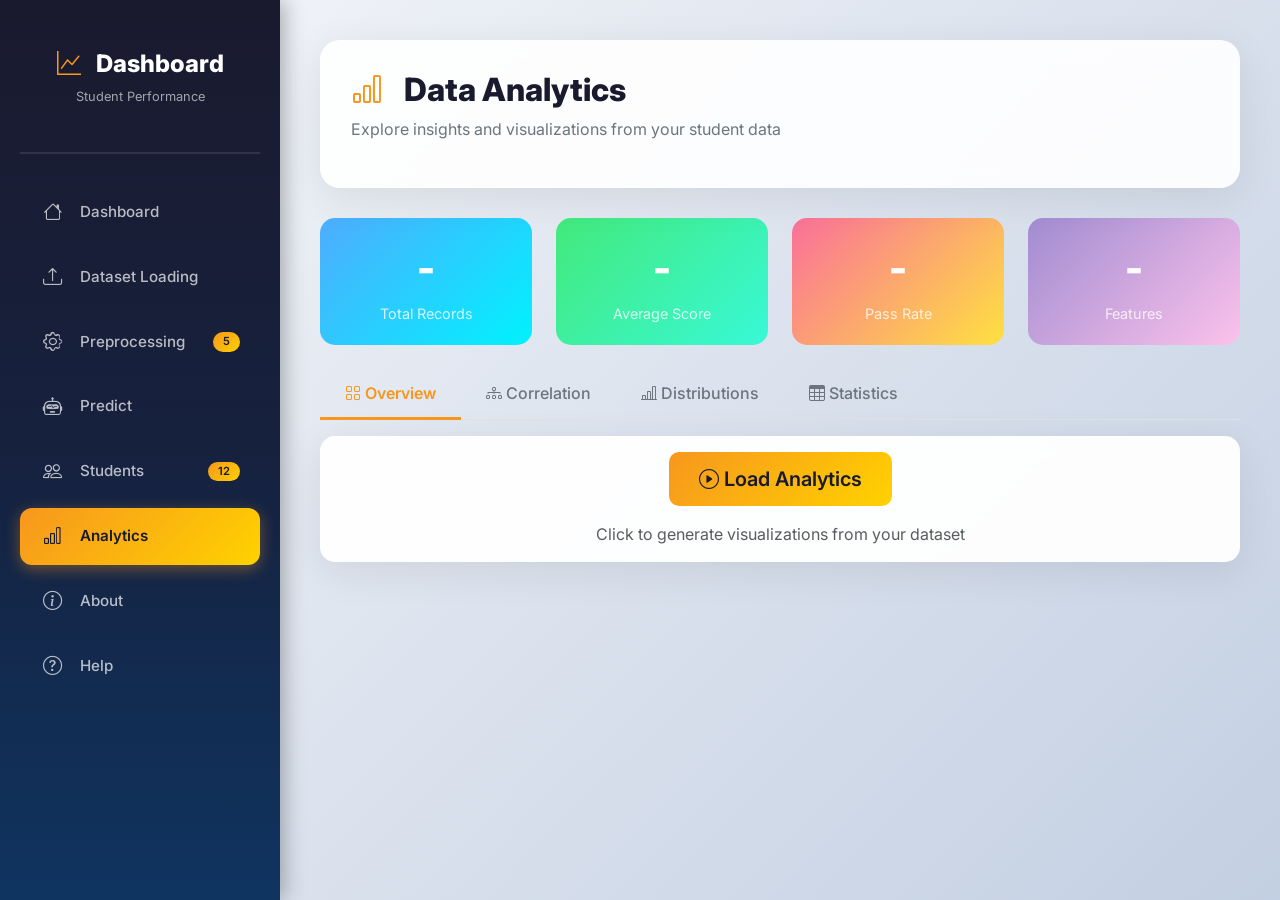
==== Templates/analytics.html @ e1ae815d "created new directories" ====
<!DOCTYPE html>
<html lang="en">
<head>
    <meta charset="UTF-8">
    <meta name="viewport" content="width=device-width, initial-scale=1.0">
    <title>Analytics - Student Performance Dashboard</title>
    <link href="https://cdn.jsdelivr.net/npm/bootstrap@5.1.3/dist/css/bootstrap.min.css" rel="stylesheet">
    <link rel="stylesheet" href="https://cdn.jsdelivr.net/npm/bootstrap-icons@1.8.1/font/bootstrap-icons.css">
    <link href="https://fonts.googleapis.com/css2?family=Inter:wght@300;400;500;600;700;800&display=swap" rel="stylesheet">
    <style>
        * { margin: 0; padding: 0; box-sizing: border-box; font-family: 'Inter', sans-serif; }
        body { background: linear-gradient(135deg, #f5f7fa 0%, #c3cfe2 100%); min-height: 100vh; display: flex; }

        .sidebar { width: 280px; height: 100vh; background: linear-gradient(180deg, #1a1a2e 0%, #16213e 50%, #0f3460 100%); padding: 30px 20px; position: fixed; left: 0; top: 0; overflow-y: auto; box-shadow: 4px 0 20px rgba(0,0,0,0.3); z-index: 1000; }
        .sidebar::-webkit-scrollbar { width: 5px; }
        .sidebar::-webkit-scrollbar-track { background: rgba(255,255,255,0.1); }
        .sidebar::-webkit-scrollbar-thumb { background: linear-gradient(180deg, #f7971e, #ffd200); border-radius: 10px; }
        .sidebar-brand { text-align: center; padding: 20px 0 30px 0; border-bottom: 2px solid rgba(255,255,255,0.1); margin-bottom: 30px; }
        .sidebar-brand h2 { color: #fff; font-weight: 800; font-size: 1.5rem; }
        .sidebar-brand h2 i { color: #f7971e; margin-right: 10px; }
        .sidebar-brand p { color: rgba(255,255,255,0.6); font-size: 0.8rem; margin-top: 5px; }
        .sidebar-nav { list-style: none; padding: 0; }
        .sidebar-nav li { margin-bottom: 8px; }
        .sidebar-nav li a { display: flex; align-items: center; padding: 14px 20px; color: rgba(255,255,255,0.7); text-decoration: none; border-radius: 12px; transition: all 0.3s ease; font-weight: 500; font-size: 0.95rem; }
        .sidebar-nav li a i { margin-right: 15px; font-size: 1.2rem; width: 25px; text-align: center; }
        .sidebar-nav li a:hover { background: rgba(255,255,255,0.1); color: #fff; transform: translateX(5px); }
        .sidebar-nav li a.active { background: linear-gradient(135deg, #f7971e, #ffd200); color: #1a1a2e; font-weight: 600; box-shadow: 0 4px 15px rgba(247,151,30,0.4); }
        .sidebar-nav li a .badge { margin-left: auto; background: linear-gradient(135deg, #f7971e, #ffd200); color: #1a1a2e; font-weight: 600; padding: 4px 10px; border-radius: 20px; font-size: 0.7rem; }

        .main-content { margin-left: 280px; padding: 40px; width: calc(100% - 280px); min-height: 100vh; }
        .page-header { background: rgba(255,255,255,0.9); backdrop-filter: blur(10px); padding: 30px; border-radius: 20px; box-shadow: 0 10px 40px rgba(0,0,0,0.08); margin-bottom: 30px; border: 1px solid rgba(255,255,255,0.2); }
        .page-header h1 { font-weight: 800; color: #1a1a2e; font-size: 2rem; }
        .page-header h1 i { color: #f7971e; margin-right: 15px; }
        .page-header p { color: #6c757d; margin-top: 5px; }

        .card { border: none; border-radius: 15px; box-shadow: 0 10px 40px rgba(0,0,0,0.08); background: rgba(255,255,255,0.95); backdrop-filter: blur(10px); margin-bottom: 20px; }
        .card-header { background: linear-gradient(135deg, #1a1a2e, #16213e); color: white; border-radius: 15px 15px 0 0 !important; border: none; padding: 20px; font-weight: 600; }
        .card-header i { color: #f7971e; margin-right: 10px; }

        .btn-primary { background: linear-gradient(135deg, #f7971e, #ffd200); border: none; color: #1a1a2e; font-weight: 600; padding: 12px 30px; border-radius: 10px; transition: all 0.3s ease; }
        .btn-primary:hover { transform: translateY(-2px); box-shadow: 0 8px 25px rgba(247,151,30,0.4); color: #1a1a2e; }
        .btn-success { background: linear-gradient(135deg, #43e97b, #38f9d7); border: none; color: #1a1a2e; font-weight: 600; padding: 12px 30px; border-radius: 10px; transition: all 0.3s ease; }
        .btn-success:hover { transform: translateY(-2px); box-shadow: 0 8px 25px rgba(67,233,123,0.4); color: #1a1a2e; }

        .stat-box { padding: 20px; border-radius: 15px; text-align: center; transition: all 0.3s ease; height: 100%; }
        .stat-box:hover { transform: translateY(-5px); }
        .stat-box .number { font-size: 2.5rem; font-weight: 800; }
        .stat-box .label { font-size: 0.9rem; opacity: 0.8; margin-top: 5px; }

        .stat-primary { background: linear-gradient(135deg, #4facfe, #00f2fe); color: white; }
        .stat-success { background: linear-gradient(135deg, #43e97b, #38f9d7); color: white; }
        .stat-warning { background: linear-gradient(135deg, #fa709a, #fee140); color: white; }
        .stat-info { background: linear-gradient(135deg, #a18cd1, #fbc2eb); color: white; }

        .chart-container {
            background: white;
            border-radius: 15px;
            padding: 25px;
            margin-bottom: 20px;
            box-shadow: 0 4px 15px rgba(0,0,0,0.05);
            transition: all 0.3s ease;
        }
        .chart-container:hover { box-shadow: 0 8px 30px rgba(0,0,0,0.1); }
        .chart-container h5 { color: #1a1a2e; font-weight: 600; margin-bottom: 15px; }
        .chart-container img { max-width: 100%; height: auto; border-radius: 10px; }

        .nav-tabs .nav-link { color: #6c757d; font-weight: 500; border: none; padding: 12px 25px; border-radius: 10px 10px 0 0; }
        .nav-tabs .nav-link:hover { color: #1a1a2e; background: rgba(247,151,30,0.1); }
        .nav-tabs .nav-link.active { color: #f7971e; font-weight: 600; border-bottom: 3px solid #f7971e; background: transparent; }

        .loading-spinner {
            display: inline-block;
            width: 50px;
            height: 50px;
            border: 4px solid rgba(247,151,30,0.1);
            border-top: 4px solid #f7971e;
            border-radius: 50%;
            animation: spin 1s linear infinite;
        }
        @keyframes spin { 0% { transform: rotate(0deg); } 100% { transform: rotate(360deg); } }

        @media (max-width: 992px) {
            .sidebar { width: 80px; padding: 20px 10px; }
            .sidebar-brand h2 { font-size: 0; }
            .sidebar-brand h2 i { font-size: 1.5rem; margin-right: 0; }
            .sidebar-brand p { display: none; }
            .sidebar-nav li a { justify-content: center; padding: 14px; font-size: 0; }
            .sidebar-nav li a i { font-size: 1.5rem; margin-right: 0; }
            .sidebar-nav li a .badge { display: none; }
            .sidebar-nav li a span { display: none; }
            .main-content { margin-left: 80px; width: calc(100% - 80px); padding: 20px; }
        }
    </style>
</head>
<body>
    <!-- Vertical Sidebar -->
    <div class="sidebar">
        <div class="sidebar-brand">
            <h2><i class="bi bi-graph-up"></i> Dashboard</h2>
            <p>Student Performance</p>
        </div>
        <ul class="sidebar-nav">
            <li><a href="/"><i class="bi bi-house"></i> <span>Dashboard</span></a></li>
            <li><a href="/dataset_loading"><i class="bi bi-upload"></i> <span>Dataset Loading</span></a></li>
            <li><a href="/preprocessing"><i class="bi bi-gear"></i> <span>Preprocessing</span> <span class="badge">5</span></a></li>
            <li><a href="/predict"><i class="bi bi-robot"></i> <span>Predict</span></a></li>
            <li><a href="/students"><i class="bi bi-people"></i> <span>Students</span> <span class="badge">12</span></a></li>
            <li><a href="/analytics" class="active"><i class="bi bi-bar-chart"></i> <span>Analytics</span></a></li>
            <li><a href="/about"><i class="bi bi-info-circle"></i> <span>About</span></a></li>
            <li><a href="/help"><i class="bi bi-question-circle"></i> <span>Help</span></a></li>
        </ul>
    </div>

    <!-- Main Content -->
    <div class="main-content">
        <div class="page-header">
            <h1><i class="bi bi-bar-chart"></i> Data Analytics</h1>
            <p>Explore insights and visualizations from your student data</p>
        </div>

        <!-- Quick Stats -->
        <div class="row g-4 mb-4">
            <div class="col-md-3">
                <div class="stat-box stat-primary">
                    <div class="number" id="totalRecords">-</div>
                    <div class="label">Total Records</div>
                </div>
            </div>
            <div class="col-md-3">
                <div class="stat-box stat-success">
                    <div class="number" id="avgScore">-</div>
                    <div class="label">Average Score</div>
                </div>
            </div>
            <div class="col-md-3">
                <div class="stat-box stat-warning">
                    <div class="number" id="passRate">-</div>
                    <div class="label">Pass Rate</div>
                </div>
            </div>
            <div class="col-md-3">
                <div class="stat-box stat-info">
                    <div class="number" id="featureCount">-</div>
                    <div class="label">Features</div>
                </div>
            </div>
        </div>

        <!-- Analytics Tabs -->
        <ul class="nav nav-tabs" id="analyticsTabs">
            <li class="nav-item">
                <a class="nav-link active" data-bs-toggle="tab" href="#overview"><i class="bi bi-grid"></i> Overview</a>
            </li>
            <li class="nav-item">
                <a class="nav-link" data-bs-toggle="tab" href="#correlation"><i class="bi bi-diagram-3"></i> Correlation</a>
            </li>
            <li class="nav-item">
                <a class="nav-link" data-bs-toggle="tab" href="#distribution"><i class="bi bi-bar-chart-line"></i> Distributions</a>
            </li>
            <li class="nav-item">
                <a class="nav-link" data-bs-toggle="tab" href="#statistics"><i class="bi bi-table"></i> Statistics</a>
            </li>
        </ul>

        <!-- Tab Content -->
        <div class="tab-content mt-3">
            <!-- Overview Tab -->
            <div class="tab-pane fade show active" id="overview">
                <div class="card">
                    <div class="card-body text-center">
                        <button class="btn btn-primary btn-lg" id="loadAnalytics">
                            <i class="bi bi-play-circle"></i> Load Analytics
                        </button>
                        <div class="mt-3">
                            <span class="text-muted">Click to generate visualizations from your dataset</span>
                        </div>
                    </div>
                </div>
                <div id="analyticsContent"></div>
            </div>

            <!-- Correlation Tab -->
            <div class="tab-pane fade" id="correlation">
                <div id="correlationContent">
                    <div class="alert alert-info">
                        <i class="bi bi-info-circle"></i> Load analytics to see correlation analysis.
                    </div>
                </div>
            </div>

            <!-- Distribution Tab -->
            <div class="tab-pane fade" id="distribution">
                <div id="distributionContent">
                    <div class="alert alert-info">
                        <i class="bi bi-info-circle"></i> Load analytics to see distribution plots.
                    </div>
                </div>
            </div>

            <!-- Statistics Tab -->
            <div class="tab-pane fade" id="statistics">
                <div id="statisticsContent">
                    <div class="alert alert-info">
                        <i class="bi bi-info-circle"></i> Load analytics to see statistical summary.
                    </div>
                </div>
            </div>
        </div>
    </div>

    <script src="https://cdn.jsdelivr.net/npm/bootstrap@5.1.3/dist/js/bootstrap.bundle.min.js"></script>
    <script src="https://code.jquery.com/jquery-3.6.0.min.js"></script>
    <script>
        $(document).ready(function() {
            let analyticsLoaded = false;

            // Load Analytics
            $('#loadAnalytics').on('click', function() {
                const btn = $(this);
                btn.html('<span class="spinner-border spinner-border-sm me-2"></span> Loading...');
                btn.prop('disabled', true);

                $('#analyticsContent').html(`
                    <div class="text-center py-5">
                        <div class="loading-spinner"></div>
                        <p class="mt-3 text-muted">Generating visualizations...</p>
                    </div>
                `);

                $.ajax({
                    url: '/get_analytics',
                    type: 'GET',
                    success: function(response) {
                        btn.html('<i class="bi bi-check-circle"></i> Loaded!');
                        btn.prop('disabled', false);

                        if (response.success) {
                            analyticsLoaded = true;

                            // Update stats
                            $('#totalRecords').text(response.shape[0].toLocaleString());
                            $('#featureCount').text(response.shape[1]);

                            // Calculate average score if available
                            if (response.stats) {
                                const avgMatch = response.stats.match(/mean\s+([\d.]+)/i);
                                if (avgMatch) {
                                    $('#avgScore').text(parseFloat(avgMatch[1]).toFixed(1) + '%');
                                }
                            }

                            // Display visualizations
                            let html = '';
                            let correlationHtml = '<div class="alert alert-info"><i class="bi bi-info-circle"></i> No correlation data available.</div>';
                            let distributionHtml = '<div class="alert alert-info"><i class="bi bi-info-circle"></i> No distribution data available.</div>';

                            if (response.visualizations && response.visualizations.length > 0) {
                                html = `<div class="row">`;
                                response.visualizations.forEach(function(viz, index) {
                                    const isCorrelation = viz.title.includes('Correlation');
                                    const isDistribution = viz.title.includes('Distribution');

                                    const cardHtml = `
                                        <div class="col-12 mb-4">
                                            <div class="chart-container">
                                                <h5><i class="bi bi-image"></i> ${viz.title}</h5>
                                                <div class="text-center">
                                                    <img src="data:image/png;base64,${viz.image}"
                                                         class="img-fluid" alt="${viz.title}"
                                                         style="border-radius: 10px; max-height: 500px;">
                                                </div>
                                            </div>
                                        </div>
                                    `;

                                    html += cardHtml;

                                    if (isCorrelation) {
                                        correlationHtml = cardHtml;
                                    } else if (isDistribution) {
                                        distributionHtml = cardHtml;
                                    }
                                });
                                html += `</div>`;
                            }

                            // Update tabs
                            $('#analyticsContent').html(html);
                            $('#correlationContent').html(correlationHtml);
                            $('#distributionContent').html(distributionHtml);

                            // Update statistics
                            if (response.stats) {
                                $('#statisticsContent').html(`
                                    <div class="card">
                                        <div class="card-body">
                                            <h5><i class="bi bi-table"></i> Summary Statistics</h5>
                                            <div class="table-responsive mt-3">
                                                ${response.stats}
                                            </div>
                                            <p class="text-muted mt-2">
                                                Dataset shape: ${response.shape[0]} rows, ${response.shape[1]} columns
                                            </p>
                                        </div>
                                    </div>
                                `);
                            }

                            // Show success message
                            if (html) {
                                $('#analyticsContent').prepend(`
                                    <div class="alert alert-success alert-dismissible fade show">
                                        <i class="bi bi-check-circle"></i> Analytics loaded successfully!
                                        <button type="button" class="btn-close" data-bs-dismiss="alert"></button>
                                    </div>
                                `);
                            }

                            setTimeout(() => {
                                btn.html('<i class="bi bi-play-circle"></i> Refresh Analytics');
                            }, 2000);

                        } else {
                            $('#analyticsContent').html(`
                                <div class="alert alert-danger">
                                    <i class="bi bi-exclamation-circle"></i> ${response.error}
                                    <br><br>
                                    <a href="/dataset_loading" class="btn btn-primary">
                                        <i class="bi bi-upload"></i> Upload Dataset
                                    </a>
                                </div>
                            `);
                            btn.html('<i class="bi bi-play-circle"></i> Load Analytics');
                        }
                    },
                    error: function() {
                        btn.html('<i class="bi bi-play-circle"></i> Load Analytics');
                        btn.prop('disabled', false);
                        $('#analyticsContent').html(`
                            <div class="alert alert-danger">
                                <i class="bi bi-exclamation-circle"></i>
                                Error loading analytics. Please make sure you have uploaded a dataset.
                                <br><br>
                                <a href="/dataset_loading" class="btn btn-primary">
                                    <i class="bi bi-upload"></i> Upload Dataset
                                </a>
                            </div>
                        `);
                    }
                });
            });

            // Check for existing dataset on page load
            function checkAndLoadAnalytics() {
                $.ajax({
                    url: '/get_analytics',
                    type: 'GET',
                    success: function(response) {
                        if (response.success && response.shape[0] > 0) {
                            $('#loadAnalytics').click();
                        }
                    }
                });
            }

            // Auto-check for existing dataset
            setTimeout(checkAndLoadAnalytics, 1000);
        });
    </script>
</body>
</html>
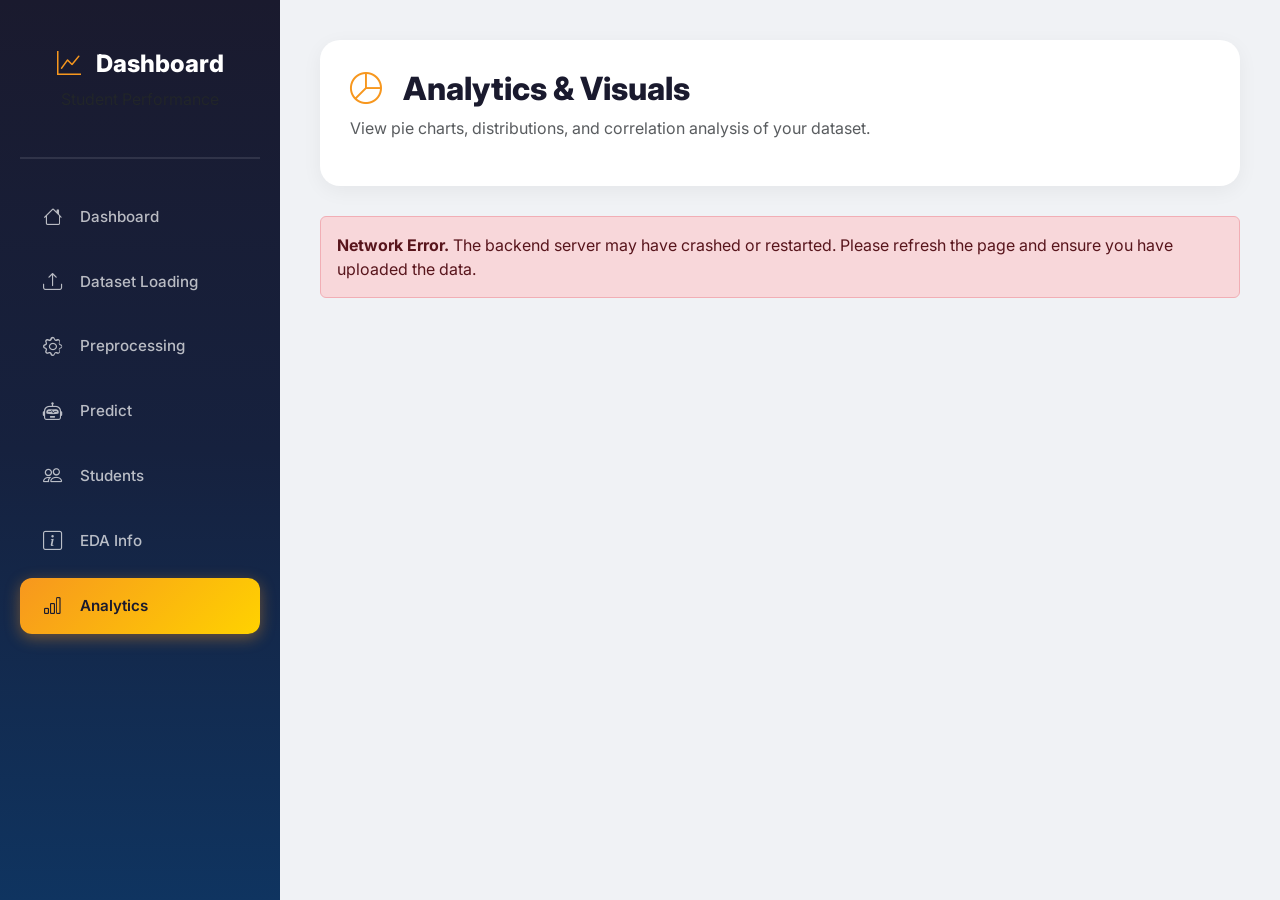
==== commit d329530a: "edited some files and added EDA" ====
--- a/Templates/analytics.html
+++ b/Templates/analytics.html
@@ -3,97 +3,37 @@
 <head>
     <meta charset="UTF-8">
     <meta name="viewport" content="width=device-width, initial-scale=1.0">
-    <title>Analytics - Student Performance Dashboard</title>
+    <title>Analytics & Visuals</title>
     <link href="https://cdn.jsdelivr.net/npm/bootstrap@5.1.3/dist/css/bootstrap.min.css" rel="stylesheet">
     <link rel="stylesheet" href="https://cdn.jsdelivr.net/npm/bootstrap-icons@1.8.1/font/bootstrap-icons.css">
     <link href="https://fonts.googleapis.com/css2?family=Inter:wght@300;400;500;600;700;800&display=swap" rel="stylesheet">
     <style>
         * { margin: 0; padding: 0; box-sizing: border-box; font-family: 'Inter', sans-serif; }
-        body { background: linear-gradient(135deg, #f5f7fa 0%, #c3cfe2 100%); min-height: 100vh; display: flex; }
-
-        .sidebar { width: 280px; height: 100vh; background: linear-gradient(180deg, #1a1a2e 0%, #16213e 50%, #0f3460 100%); padding: 30px 20px; position: fixed; left: 0; top: 0; overflow-y: auto; box-shadow: 4px 0 20px rgba(0,0,0,0.3); z-index: 1000; }
+        body { background: #f0f2f5; display: flex; }
+        .sidebar { width: 280px; height: 100vh; background: linear-gradient(180deg, #1a1a2e 0%, #16213e 50%, #0f3460 100%); padding: 30px 20px; position: fixed; left: 0; top: 0; overflow-y: auto; z-index: 1000; }
         .sidebar::-webkit-scrollbar { width: 5px; }
         .sidebar::-webkit-scrollbar-track { background: rgba(255,255,255,0.1); }
         .sidebar::-webkit-scrollbar-thumb { background: linear-gradient(180deg, #f7971e, #ffd200); border-radius: 10px; }
         .sidebar-brand { text-align: center; padding: 20px 0 30px 0; border-bottom: 2px solid rgba(255,255,255,0.1); margin-bottom: 30px; }
         .sidebar-brand h2 { color: #fff; font-weight: 800; font-size: 1.5rem; }
         .sidebar-brand h2 i { color: #f7971e; margin-right: 10px; }
-        .sidebar-brand p { color: rgba(255,255,255,0.6); font-size: 0.8rem; margin-top: 5px; }
         .sidebar-nav { list-style: none; padding: 0; }
         .sidebar-nav li { margin-bottom: 8px; }
         .sidebar-nav li a { display: flex; align-items: center; padding: 14px 20px; color: rgba(255,255,255,0.7); text-decoration: none; border-radius: 12px; transition: all 0.3s ease; font-weight: 500; font-size: 0.95rem; }
         .sidebar-nav li a i { margin-right: 15px; font-size: 1.2rem; width: 25px; text-align: center; }
         .sidebar-nav li a:hover { background: rgba(255,255,255,0.1); color: #fff; transform: translateX(5px); }
         .sidebar-nav li a.active { background: linear-gradient(135deg, #f7971e, #ffd200); color: #1a1a2e; font-weight: 600; box-shadow: 0 4px 15px rgba(247,151,30,0.4); }
-        .sidebar-nav li a .badge { margin-left: auto; background: linear-gradient(135deg, #f7971e, #ffd200); color: #1a1a2e; font-weight: 600; padding: 4px 10px; border-radius: 20px; font-size: 0.7rem; }
-
         .main-content { margin-left: 280px; padding: 40px; width: calc(100% - 280px); min-height: 100vh; }
-        .page-header { background: rgba(255,255,255,0.9); backdrop-filter: blur(10px); padding: 30px; border-radius: 20px; box-shadow: 0 10px 40px rgba(0,0,0,0.08); margin-bottom: 30px; border: 1px solid rgba(255,255,255,0.2); }
-        .page-header h1 { font-weight: 800; color: #1a1a2e; font-size: 2rem; }
-        .page-header h1 i { color: #f7971e; margin-right: 15px; }
-        .page-header p { color: #6c757d; margin-top: 5px; }
-
-        .card { border: none; border-radius: 15px; box-shadow: 0 10px 40px rgba(0,0,0,0.08); background: rgba(255,255,255,0.95); backdrop-filter: blur(10px); margin-bottom: 20px; }
-        .card-header { background: linear-gradient(135deg, #1a1a2e, #16213e); color: white; border-radius: 15px 15px 0 0 !important; border: none; padding: 20px; font-weight: 600; }
-        .card-header i { color: #f7971e; margin-right: 10px; }
-
-        .btn-primary { background: linear-gradient(135deg, #f7971e, #ffd200); border: none; color: #1a1a2e; font-weight: 600; padding: 12px 30px; border-radius: 10px; transition: all 0.3s ease; }
-        .btn-primary:hover { transform: translateY(-2px); box-shadow: 0 8px 25px rgba(247,151,30,0.4); color: #1a1a2e; }
-        .btn-success { background: linear-gradient(135deg, #43e97b, #38f9d7); border: none; color: #1a1a2e; font-weight: 600; padding: 12px 30px; border-radius: 10px; transition: all 0.3s ease; }
-        .btn-success:hover { transform: translateY(-2px); box-shadow: 0 8px 25px rgba(67,233,123,0.4); color: #1a1a2e; }
-
-        .stat-box { padding: 20px; border-radius: 15px; text-align: center; transition: all 0.3s ease; height: 100%; }
-        .stat-box:hover { transform: translateY(-5px); }
-        .stat-box .number { font-size: 2.5rem; font-weight: 800; }
-        .stat-box .label { font-size: 0.9rem; opacity: 0.8; margin-top: 5px; }
-
-        .stat-primary { background: linear-gradient(135deg, #4facfe, #00f2fe); color: white; }
-        .stat-success { background: linear-gradient(135deg, #43e97b, #38f9d7); color: white; }
-        .stat-warning { background: linear-gradient(135deg, #fa709a, #fee140); color: white; }
-        .stat-info { background: linear-gradient(135deg, #a18cd1, #fbc2eb); color: white; }
-
-        .chart-container {
-            background: white;
-            border-radius: 15px;
-            padding: 25px;
-            margin-bottom: 20px;
-            box-shadow: 0 4px 15px rgba(0,0,0,0.05);
-            transition: all 0.3s ease;
-        }
-        .chart-container:hover { box-shadow: 0 8px 30px rgba(0,0,0,0.1); }
-        .chart-container h5 { color: #1a1a2e; font-weight: 600; margin-bottom: 15px; }
-        .chart-container img { max-width: 100%; height: auto; border-radius: 10px; }
-
-        .nav-tabs .nav-link { color: #6c757d; font-weight: 500; border: none; padding: 12px 25px; border-radius: 10px 10px 0 0; }
-        .nav-tabs .nav-link:hover { color: #1a1a2e; background: rgba(247,151,30,0.1); }
-        .nav-tabs .nav-link.active { color: #f7971e; font-weight: 600; border-bottom: 3px solid #f7971e; background: transparent; }
-
-        .loading-spinner {
-            display: inline-block;
-            width: 50px;
-            height: 50px;
-            border: 4px solid rgba(247,151,30,0.1);
-            border-top: 4px solid #f7971e;
-            border-radius: 50%;
-            animation: spin 1s linear infinite;
-        }
-        @keyframes spin { 0% { transform: rotate(0deg); } 100% { transform: rotate(360deg); } }
-
-        @media (max-width: 992px) {
-            .sidebar { width: 80px; padding: 20px 10px; }
-            .sidebar-brand h2 { font-size: 0; }
-            .sidebar-brand h2 i { font-size: 1.5rem; margin-right: 0; }
-            .sidebar-brand p { display: none; }
-            .sidebar-nav li a { justify-content: center; padding: 14px; font-size: 0; }
-            .sidebar-nav li a i { font-size: 1.5rem; margin-right: 0; }
-            .sidebar-nav li a .badge { display: none; }
-            .sidebar-nav li a span { display: none; }
-            .main-content { margin-left: 80px; width: calc(100% - 80px); padding: 20px; }
-        }
+        .header-card { background: white; padding: 30px; border-radius: 20px; box-shadow: 0 5px 20px rgba(0,0,0,0.05); margin-bottom: 30px; }
+        .header-card h1 { font-weight: 800; color: #1a1a2e; font-size: 2rem; }
+        .header-card h1 i { color: #f7971e; margin-right: 15px; }
+        .chart-grid { display: grid; grid-template-columns: repeat(auto-fit, minmax(400px, 1fr)); gap: 25px; }
+        .chart-card { background: white; border-radius: 15px; padding: 20px; box-shadow: 0 4px 12px rgba(0,0,0,0.05); }
+        .chart-card h5 { font-weight: 600; color: #1a1a2e; margin-bottom: 15px; border-bottom: 2px solid #f0f2f5; padding-bottom: 10px; }
+        .chart-card img { width: 100%; height: auto; border-radius: 8px; }
     </style>
 </head>
 <body>
-    <!-- Vertical Sidebar -->
     <div class="sidebar">
         <div class="sidebar-brand">
             <h2><i class="bi bi-graph-up"></i> Dashboard</h2>
@@ -102,270 +42,65 @@
         <ul class="sidebar-nav">
             <li><a href="/"><i class="bi bi-house"></i> <span>Dashboard</span></a></li>
             <li><a href="/dataset_loading"><i class="bi bi-upload"></i> <span>Dataset Loading</span></a></li>
-            <li><a href="/preprocessing"><i class="bi bi-gear"></i> <span>Preprocessing</span> <span class="badge">5</span></a></li>
+            <li><a href="/preprocessing"><i class="bi bi-gear"></i> <span>Preprocessing</span></a></li>
             <li><a href="/predict"><i class="bi bi-robot"></i> <span>Predict</span></a></li>
-            <li><a href="/students"><i class="bi bi-people"></i> <span>Students</span> <span class="badge">12</span></a></li>
+            <li><a href="/students"><i class="bi bi-people"></i> <span>Students</span></a></li>
+            <li><a href="/eda_info"><i class="bi bi-info-square"></i> <span>EDA Info</span></a></li>
             <li><a href="/analytics" class="active"><i class="bi bi-bar-chart"></i> <span>Analytics</span></a></li>
-            <li><a href="/about"><i class="bi bi-info-circle"></i> <span>About</span></a></li>
-            <li><a href="/help"><i class="bi bi-question-circle"></i> <span>Help</span></a></li>
         </ul>
     </div>
 
-    <!-- Main Content -->
     <div class="main-content">
-        <div class="page-header">
-            <h1><i class="bi bi-bar-chart"></i> Data Analytics</h1>
-            <p>Explore insights and visualizations from your student data</p>
+        <div class="header-card">
+            <h1><i class="bi bi-pie-chart"></i> Analytics & Visuals</h1>
+            <p class="text-muted">View pie charts, distributions, and correlation analysis of your dataset.</p>
         </div>
 
-        <!-- Quick Stats -->
-        <div class="row g-4 mb-4">
-            <div class="col-md-3">
-                <div class="stat-box stat-primary">
-                    <div class="number" id="totalRecords">-</div>
-                    <div class="label">Total Records</div>
-                </div>
-            </div>
-            <div class="col-md-3">
-                <div class="stat-box stat-success">
-                    <div class="number" id="avgScore">-</div>
-                    <div class="label">Average Score</div>
-                </div>
-            </div>
-            <div class="col-md-3">
-                <div class="stat-box stat-warning">
-                    <div class="number" id="passRate">-</div>
-                    <div class="label">Pass Rate</div>
-                </div>
-            </div>
-            <div class="col-md-3">
-                <div class="stat-box stat-info">
-                    <div class="number" id="featureCount">-</div>
-                    <div class="label">Features</div>
-                </div>
-            </div>
-        </div>
-
-        <!-- Analytics Tabs -->
-        <ul class="nav nav-tabs" id="analyticsTabs">
-            <li class="nav-item">
-                <a class="nav-link active" data-bs-toggle="tab" href="#overview"><i class="bi bi-grid"></i> Overview</a>
-            </li>
-            <li class="nav-item">
-                <a class="nav-link" data-bs-toggle="tab" href="#correlation"><i class="bi bi-diagram-3"></i> Correlation</a>
-            </li>
-            <li class="nav-item">
-                <a class="nav-link" data-bs-toggle="tab" href="#distribution"><i class="bi bi-bar-chart-line"></i> Distributions</a>
-            </li>
-            <li class="nav-item">
-                <a class="nav-link" data-bs-toggle="tab" href="#statistics"><i class="bi bi-table"></i> Statistics</a>
-            </li>
-        </ul>
-
-        <!-- Tab Content -->
-        <div class="tab-content mt-3">
-            <!-- Overview Tab -->
-            <div class="tab-pane fade show active" id="overview">
-                <div class="card">
-                    <div class="card-body text-center">
-                        <button class="btn btn-primary btn-lg" id="loadAnalytics">
-                            <i class="bi bi-play-circle"></i> Load Analytics
-                        </button>
-                        <div class="mt-3">
-                            <span class="text-muted">Click to generate visualizations from your dataset</span>
-                        </div>
-                    </div>
-                </div>
-                <div id="analyticsContent"></div>
-            </div>
-
-            <!-- Correlation Tab -->
-            <div class="tab-pane fade" id="correlation">
-                <div id="correlationContent">
-                    <div class="alert alert-info">
-                        <i class="bi bi-info-circle"></i> Load analytics to see correlation analysis.
-                    </div>
-                </div>
-            </div>
-
-            <!-- Distribution Tab -->
-            <div class="tab-pane fade" id="distribution">
-                <div id="distributionContent">
-                    <div class="alert alert-info">
-                        <i class="bi bi-info-circle"></i> Load analytics to see distribution plots.
-                    </div>
-                </div>
-            </div>
-
-            <!-- Statistics Tab -->
-            <div class="tab-pane fade" id="statistics">
-                <div id="statisticsContent">
-                    <div class="alert alert-info">
-                        <i class="bi bi-info-circle"></i> Load analytics to see statistical summary.
-                    </div>
-                </div>
+        <div id="analyticsContainer">
+            <div class="chart-grid" id="chartGrid">
+                <div class="text-center text-muted w-100 py-5">Loading Visualization Charts...</div>
             </div>
         </div>
     </div>
 
-    <script src="https://cdn.jsdelivr.net/npm/bootstrap@5.1.3/dist/js/bootstrap.bundle.min.js"></script>
-    <script src="https://code.jquery.com/jquery-3.6.0.min.js"></script>
     <script>
-        $(document).ready(function() {
-            let analyticsLoaded = false;
+        document.addEventListener('DOMContentLoaded', function() { loadAnalytics(); });
 
-            // Load Analytics
-            $('#loadAnalytics').on('click', function() {
-                const btn = $(this);
-                btn.html('<span class="spinner-border spinner-border-sm me-2"></span> Loading...');
-                btn.prop('disabled', true);
+        function loadAnalytics() {
+            fetch('/get_analytics')
+            .then(res => res.json())
+            .then(data => {
+                const grid = document.getElementById('chartGrid');
+                grid.innerHTML = '';
 
-                $('#analyticsContent').html(`
-                    <div class="text-center py-5">
-                        <div class="loading-spinner"></div>
-                        <p class="mt-3 text-muted">Generating visualizations...</p>
-                    </div>
-                `);
-
-                $.ajax({
-                    url: '/get_analytics',
-                    type: 'GET',
-                    success: function(response) {
-                        btn.html('<i class="bi bi-check-circle"></i> Loaded!');
-                        btn.prop('disabled', false);
-
-                        if (response.success) {
-                            analyticsLoaded = true;
-
-                            // Update stats
-                            $('#totalRecords').text(response.shape[0].toLocaleString());
-                            $('#featureCount').text(response.shape[1]);
-
-                            // Calculate average score if available
-                            if (response.stats) {
-                                const avgMatch = response.stats.match(/mean\s+([\d.]+)/i);
-                                if (avgMatch) {
-                                    $('#avgScore').text(parseFloat(avgMatch[1]).toFixed(1) + '%');
-                                }
-                            }
-
-                            // Display visualizations
-                            let html = '';
-                            let correlationHtml = '<div class="alert alert-info"><i class="bi bi-info-circle"></i> No correlation data available.</div>';
-                            let distributionHtml = '<div class="alert alert-info"><i class="bi bi-info-circle"></i> No distribution data available.</div>';
-
-                            if (response.visualizations && response.visualizations.length > 0) {
-                                html = `<div class="row">`;
-                                response.visualizations.forEach(function(viz, index) {
-                                    const isCorrelation = viz.title.includes('Correlation');
-                                    const isDistribution = viz.title.includes('Distribution');
-
-                                    const cardHtml = `
-                                        <div class="col-12 mb-4">
-                                            <div class="chart-container">
-                                                <h5><i class="bi bi-image"></i> ${viz.title}</h5>
-                                                <div class="text-center">
-                                                    <img src="data:image/png;base64,${viz.image}"
-                                                         class="img-fluid" alt="${viz.title}"
-                                                         style="border-radius: 10px; max-height: 500px;">
-                                                </div>
-                                            </div>
-                                        </div>
-                                    `;
-
-                                    html += cardHtml;
-
-                                    if (isCorrelation) {
-                                        correlationHtml = cardHtml;
-                                    } else if (isDistribution) {
-                                        distributionHtml = cardHtml;
-                                    }
-                                });
-                                html += `</div>`;
-                            }
-
-                            // Update tabs
-                            $('#analyticsContent').html(html);
-                            $('#correlationContent').html(correlationHtml);
-                            $('#distributionContent').html(distributionHtml);
-
-                            // Update statistics
-                            if (response.stats) {
-                                $('#statisticsContent').html(`
-                                    <div class="card">
-                                        <div class="card-body">
-                                            <h5><i class="bi bi-table"></i> Summary Statistics</h5>
-                                            <div class="table-responsive mt-3">
-                                                ${response.stats}
-                                            </div>
-                                            <p class="text-muted mt-2">
-                                                Dataset shape: ${response.shape[0]} rows, ${response.shape[1]} columns
-                                            </p>
-                                        </div>
-                                    </div>
-                                `);
-                            }
-
-                            // Show success message
-                            if (html) {
-                                $('#analyticsContent').prepend(`
-                                    <div class="alert alert-success alert-dismissible fade show">
-                                        <i class="bi bi-check-circle"></i> Analytics loaded successfully!
-                                        <button type="button" class="btn-close" data-bs-dismiss="alert"></button>
-                                    </div>
-                                `);
-                            }
-
-                            setTimeout(() => {
-                                btn.html('<i class="bi bi-play-circle"></i> Refresh Analytics');
-                            }, 2000);
-
-                        } else {
-                            $('#analyticsContent').html(`
-                                <div class="alert alert-danger">
-                                    <i class="bi bi-exclamation-circle"></i> ${response.error}
-                                    <br><br>
-                                    <a href="/dataset_loading" class="btn btn-primary">
-                                        <i class="bi bi-upload"></i> Upload Dataset
-                                    </a>
-                                </div>
-                            `);
-                            btn.html('<i class="bi bi-play-circle"></i> Load Analytics');
-                        }
-                    },
-                    error: function() {
-                        btn.html('<i class="bi bi-play-circle"></i> Load Analytics');
-                        btn.prop('disabled', false);
-                        $('#analyticsContent').html(`
-                            <div class="alert alert-danger">
-                                <i class="bi bi-exclamation-circle"></i>
-                                Error loading analytics. Please make sure you have uploaded a dataset.
-                                <br><br>
-                                <a href="/dataset_loading" class="btn btn-primary">
-                                    <i class="bi bi-upload"></i> Upload Dataset
-                                </a>
-                            </div>
-                        `);
-                    }
-                });
+                if(data.success && data.visualizations && data.visualizations.length > 0) {
+                    data.visualizations.forEach(viz => {
+                        const card = document.createElement('div');
+                        card.className = 'chart-card';
+                        let style = '';
+                        if(viz.type === 'pie') style = 'border-top: 4px solid #f7971e;';
+                        card.innerHTML = `
+                            <h5 style="${style}"><i class="bi bi-image"></i> ${viz.title}</h5>
+                            <img src="data:image/png;base64,${viz.image}" alt="${viz.title}">
+                        `;
+                        grid.appendChild(card);
+                    });
+                } else if (data.error) {
+                    // If Python crashed, it prints the exact Python error here
+                    grid.innerHTML = `<div class="alert alert-danger w-100">
+                        <strong>Backend Error:</strong><br>${data.error}
+                    </div>`;
+                } else {
+                    grid.innerHTML = `<div class="text-center text-muted w-100 py-5">No data or plots available.</div>`;
+                }
+            })
+            .catch(err => {
+                document.getElementById('chartGrid').innerHTML = `
+                    <div class="alert alert-danger w-100">
+                        <strong>Network Error.</strong> The backend server may have crashed or restarted. Please refresh the page and ensure you have uploaded the data.
+                    </div>`;
             });
-
-            // Check for existing dataset on page load
-            function checkAndLoadAnalytics() {
-                $.ajax({
-                    url: '/get_analytics',
-                    type: 'GET',
-                    success: function(response) {
-                        if (response.success && response.shape[0] > 0) {
-                            $('#loadAnalytics').click();
-                        }
-                    }
-                });
-            }
-
-            // Auto-check for existing dataset
-            setTimeout(checkAndLoadAnalytics, 1000);
-        });
+        }
     </script>
 </body>
 </html>
